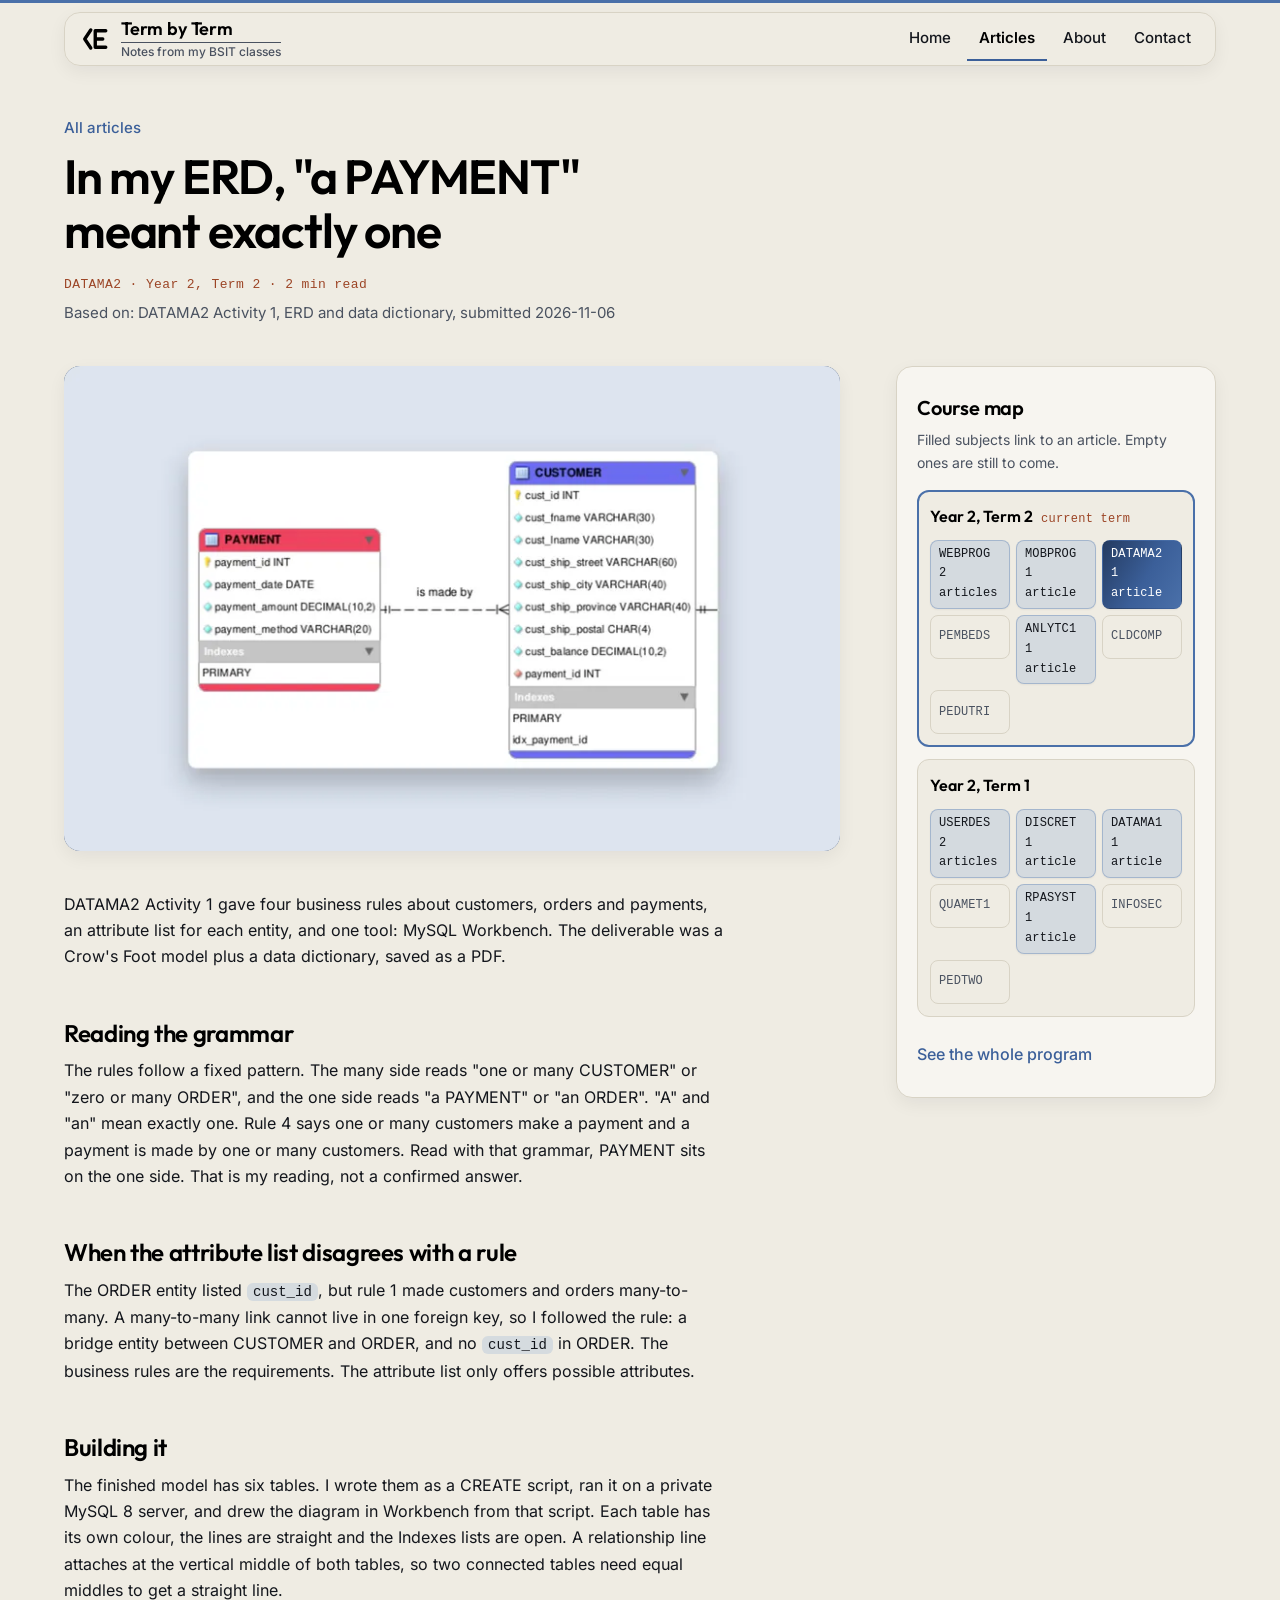
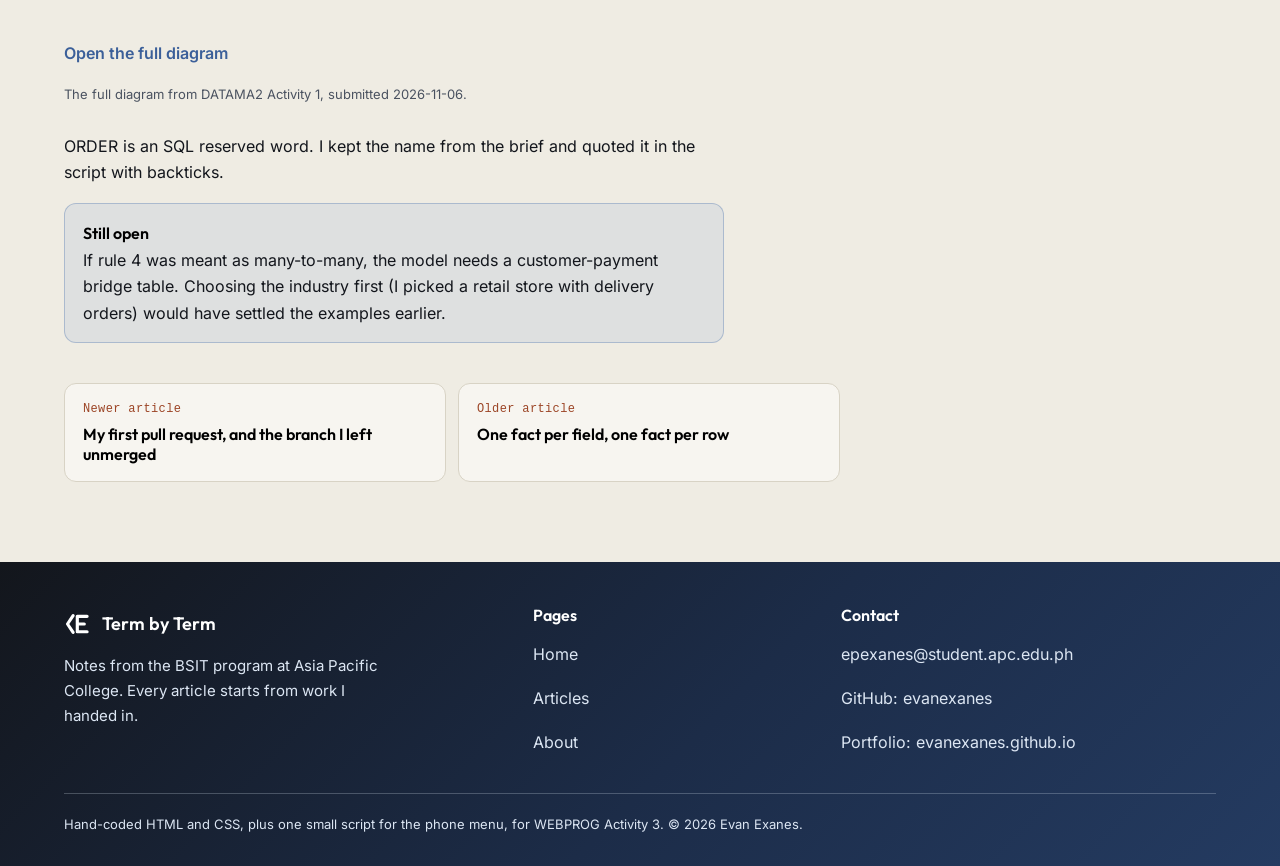
==== a-payment-means-exactly-one.html @ c75f14bb "Term by Term: WEBPROG Activity 3 blog (CSS Grid, mobile layout, phone menu) Co-Authored-By: Claude S" ====
<!doctype html>
<html lang="en">
<head>
<meta charset="utf-8">
<meta name="viewport" content="width=device-width, initial-scale=1">
<title>In my ERD, &quot;a PAYMENT&quot; meant exactly one | Term by Term</title>
<meta name="description" content="Reading four business rules the way the instructor writes them gave me a bridge table, six tables and one open question.">
<link rel="icon" href="images/logo-mark.svg" type="image/svg+xml">
<link rel="stylesheet" href="style.css">
<script>document.documentElement.classList.add("js")</script>
<script src="menu.js" defer></script>
</head>
<body>
<a class="skip-link" href="#main">Skip to the content</a>
<header class="site-header">
  <div class="header-inner">
    <a class="wordmark" href="index.html"><svg class="logo-mark" viewBox="0 0 40 40" aria-hidden="true" focusable="false"><path d="M13 8 L5 20 L13 32"/><path d="M19 9h14M19 20h10M19 31h14M19 9v22"/></svg>
      <span class="wordmark-text"><span class="wordmark-name">Term by Term</span><span class="wordmark-sub">Notes from my BSIT classes</span></span>
    </a>
    <nav class="site-nav" aria-label="Main">
      <a href="index.html">Home</a>
      <a href="articles.html" aria-current="page">Articles</a>
      <a href="about.html">About</a>
      <a href="about.html#contact">Contact</a>
    </nav>
    <button class="nav-toggle" id="nav-toggle" type="button" aria-expanded="false" aria-controls="site-drawer" aria-label="Open menu">
      <span class="bar"></span><span class="bar"></span><span class="bar"></span>
    </button>
  </div>
</header>
<div class="drawer-shade" id="drawer-shade" hidden></div>
<div class="site-drawer" id="site-drawer" role="dialog" aria-modal="true" aria-label="Menu" hidden>
  <div class="drawer-top">
    <a class="wordmark drawer-wordmark" href="index.html"><svg class="logo-mark" viewBox="0 0 40 40" aria-hidden="true" focusable="false"><path d="M13 8 L5 20 L13 32"/><path d="M19 9h14M19 20h10M19 31h14M19 9v22"/></svg>
      <span class="wordmark-text"><span class="wordmark-name">Term by Term</span><span class="wordmark-sub">Notes from my BSIT classes</span></span>
    </a>
    <button class="drawer-close" type="button" aria-label="Close menu" data-drawer-close>
      <svg viewBox="0 0 24 24" fill="none" stroke="currentColor" stroke-width="2" stroke-linecap="round" aria-hidden="true" focusable="false"><path d="M6 6l12 12M18 6L6 18"/></svg>
    </button>
  </div>
  <nav class="drawer-nav" aria-label="Main">
    <a href="index.html">Home</a>
    <a href="articles.html" aria-current="page">Articles</a>
    <a href="about.html">About</a>
    <a href="about.html#contact">Contact</a>
  </nav>
</div>
<main id="main">
<div class="container">
  <div class="article-layout">
    <header class="article-head">
      <a class="crumb" href="articles.html">All articles</a>
      <h1 class="article-title">In my ERD, &quot;a PAYMENT&quot; meant exactly one</h1>
      <p class="article-meta">DATAMA2 &middot; Year 2, Term 2 &middot; 2 min read</p>
      <p class="article-source">Based on: DATAMA2 Activity 1, ERD and data dictionary, submitted 2026-11-06</p>
    </header>
    <div class="article-cover"><img src="images/cover-a-payment-means-exactly-one-800.webp" srcset="images/cover-a-payment-means-exactly-one-400.webp 400w, images/cover-a-payment-means-exactly-one-800.webp 800w" sizes="(min-width: 60em) 44rem, 100vw" width="800" height="500" alt="Detail of my DATAMA2 entity relationship diagram showing the PAYMENT and CUSTOMER tables" decoding="async"></div>
    <article class="article-body prose">
<p>DATAMA2 Activity 1 gave four business rules about customers, orders and payments, an attribute list for each entity, and one tool: MySQL Workbench. The deliverable was a Crow&#x27;s Foot model plus a data dictionary, saved as a PDF.</p>
<h2>Reading the grammar</h2>
<p>The rules follow a fixed pattern. The many side reads &quot;one or many CUSTOMER&quot; or &quot;zero or many ORDER&quot;, and the one side reads &quot;a PAYMENT&quot; or &quot;an ORDER&quot;. &quot;A&quot; and &quot;an&quot; mean exactly one. Rule 4 says one or many customers make a payment and a payment is made by one or many customers. Read with that grammar, PAYMENT sits on the one side. That is my reading, not a confirmed answer.</p>
<h2>When the attribute list disagrees with a rule</h2>
<p>The ORDER entity listed <code>cust_id</code>, but rule 1 made customers and orders many-to-many. A many-to-many link cannot live in one foreign key, so I followed the rule: a bridge entity between CUSTOMER and ORDER, and no <code>cust_id</code> in ORDER. The business rules are the requirements. The attribute list only offers possible attributes.</p>
<h2>Building it</h2>
<p>The finished model has six tables. I wrote them as a CREATE script, ran it on a private MySQL 8 server, and drew the diagram in Workbench from that script. Each table has its own colour, the lines are straight and the Indexes lists are open. A relationship line attaches at the vertical middle of both tables, so two connected tables need equal middles to get a straight line.</p>
<figure class="figure"><details class="figure-details"><summary>Open the full diagram</summary><img src="images/fig-a-payment-means-exactly-one-1-912.webp" srcset="images/fig-a-payment-means-exactly-one-1-720.webp 720w, images/fig-a-payment-means-exactly-one-1-912.webp 912w" sizes="(min-width: 60em) 44rem, 100vw" width="912" height="608" alt="The full DATAMA2 Activity 1 entity relationship diagram, with six tables in different colours" loading="lazy" decoding="async"></details><figcaption>The full diagram from DATAMA2 Activity 1, submitted 2026-11-06.</figcaption></figure>
<p>ORDER is an SQL reserved word. I kept the name from the brief and quoted it in the script with backticks.</p>
<aside class="note"><p class="note-title">Still open</p><p>If rule 4 was meant as many-to-many, the model needs a customer-payment bridge table. Choosing the industry first (I picked a retail store with delivery orders) would have settled the examples earlier.</p></aside>
    </article>
    <nav class="article-pager" aria-label="More articles"><div class="pager"><a class="pager-link" href="first-pull-request.html"><span class="pager-dir">Newer article</span><span class="pager-title">My first pull request, and the branch I left unmerged</span></a><a class="pager-link" href="one-fact-per-field.html"><span class="pager-dir">Older article</span><span class="pager-title">One fact per field, one fact per row</span></a></div></nav>
    <aside class="map" aria-labelledby="map-title-article">
  <h2 class="map-title" id="map-title-article">Course map</h2>
  <p class="map-lede">Filled subjects link to an article. Empty ones are still to come.</p>
  <ol class="terms"><li class="term is-current"><h3 class="term-name"><span>Year 2, Term 2</span><span class="term-state">current term</span></h3><ul class="tiles"><li><a class="tile" href="articles.html#subject-webprog"><span>WEBPROG</span><span class="tile-count">2 articles</span></a></li><li><a class="tile" href="articles.html#subject-mobprog"><span>MOBPROG</span><span class="tile-count">1 article</span></a></li><li><a class="tile" href="articles.html#subject-datama2" aria-current="true"><span>DATAMA2</span><span class="tile-count">1 article</span></a></li><li><span class="tile">PEMBEDS</span></li><li><a class="tile" href="articles.html#subject-anlytc1"><span>ANLYTC1</span><span class="tile-count">1 article</span></a></li><li><span class="tile">CLDCOMP</span></li><li><span class="tile">PEDUTRI</span></li></ul></li><li class="term"><h3 class="term-name"><span>Year 2, Term 1</span></h3><ul class="tiles"><li><a class="tile" href="articles.html#subject-userdes"><span>USERDES</span><span class="tile-count">2 articles</span></a></li><li><a class="tile" href="articles.html#subject-discret"><span>DISCRET</span><span class="tile-count">1 article</span></a></li><li><a class="tile" href="articles.html#subject-datama1"><span>DATAMA1</span><span class="tile-count">1 article</span></a></li><li><span class="tile">QUAMET1</span></li><li><a class="tile" href="articles.html#subject-rpasyst"><span>RPASYST</span><span class="tile-count">1 article</span></a></li><li><span class="tile">INFOSEC</span></li><li><span class="tile">PEDTWO</span></li></ul></li></ol>
  <p class="map-more"><a href="about.html#program-title">See the whole program</a></p>
</aside>
  </div>
</div>
</main>
<footer class="site-footer">
  <div class="container">
    <div class="footer-columns">
      <div>
        <a class="footer-brand" href="index.html"><svg class="logo-mark" viewBox="0 0 40 40" aria-hidden="true" focusable="false"><path d="M13 8 L5 20 L13 32"/><path d="M19 9h14M19 20h10M19 31h14M19 9v22"/></svg><span>Term by Term</span></a>
        <p class="footer-blurb">Notes from the BSIT program at Asia Pacific College. Every article starts from work I handed in.</p>
      </div>
      <div>
        <h2 class="footer-heading">Pages</h2>
        <ul class="footer-links">
          <li><a href="index.html">Home</a></li>
          <li><a href="articles.html">Articles</a></li>
          <li><a href="about.html">About</a></li>
        </ul>
      </div>
      <div>
        <h2 class="footer-heading">Contact</h2>
        <ul class="footer-links">
          <li><a href="mailto:epexanes@student.apc.edu.ph">epexanes@student.apc.edu.ph</a></li>
          <li><a href="https://github.com/evanexanes">GitHub: evanexanes</a></li>
          <li><a href="https://evanexanes.github.io/">Portfolio: evanexanes.github.io</a></li>
        </ul>
      </div>
    </div>
    <p class="footer-base">Hand-coded HTML and CSS, plus one small script for the phone menu, for WEBPROG Activity 3. &copy; 2026 Evan Exanes.</p>
  </div>
</footer>
</body>
</html>
---- style.css ----
/* ==========================================================================
   Term by Term: WEBPROG Activity 3 (CSS - Grid and Mobile)
   Evan Exanes, BSIT IT252, Asia Pacific College

   One external stylesheet. Mobile-first: the base rules are the phone layout,
   and two media queries add the wider ones (40em = 640 px, 60em = 960 px).
   CSS Grid carries every page layout; Flexbox is used only for small rows
   (the header, buttons, chips).

   Design system: Evan's live portfolio (evanexanes.github.io), read from its
   real styles.css. Tokens, type, hairline rules, radii and the denim gradient
   come from there. The light and dark palettes below are its WCAG-AA verified
   set; dark follows the visitor's system setting, so no JavaScript is needed.
   ========================================================================== */

@font-face {
  font-family: 'Inter'; font-style: normal; font-weight: 400 600; font-display: swap;
  src: url(fonts/inter-latin.woff2) format('woff2');
}
@font-face {
  font-family: 'Outfit'; font-style: normal; font-weight: 400 700; font-display: swap;
  src: url(fonts/outfit-latin.woff2) format('woff2');
}

:root {
  color-scheme: light dark;

  /* Surfaces */
  --bone:        #EFECE3;   /* page canvas */
  --card:        #F7F5F0;   /* raised surface */
  --rule:        #D8D3C5;   /* decorative hairlines (carry no information) */
  --rule-strong: #B9B2A0;
  --border-ui:   #827D70;   /* control boundaries: 3.47:1 on bone */

  /* Ink */
  --black:       #000000;   /* display headings */
  --ink:         #13161C;   /* body text, 15.34:1 */
  --slate:       #4A5260;   /* captions, metadata, 6.67:1 */

  /* Accents */
  --denim-brand: #4A70A9;   /* structural blue: fills, borders, focus rings. 4.25:1, never body text */
  --denim:       #3B5F99;   /* the same blue one step darker so it can carry text, 5.42:1 */
  --denim-dark:  #2F4C7C;   /* link hover */
  --clay:        #9C4526;   /* labels, 5.40:1 */
  --soft-blue:   #8FABD4;   /* fills only, 1.99:1 */

  --header-bg:   rgba(239, 236, 227, 0.92);
  --code-bg:     #13161C;
  --code-fg:     #EFECE3;

  --grad-brand:  linear-gradient(120deg, #243B61 0%, #3B5F99 55%, #4A70A9 100%);
  --grad-footer: linear-gradient(135deg, #13161C 0%, #1C2C48 55%, #243B61 100%);
  --shadow-xs:    0 1px 2px rgba(19, 22, 28, 0.05);
  --shadow-float: 0 6px 18px rgba(19, 22, 28, 0.06);
  --shadow-lift:  0 10px 24px rgba(19, 22, 28, 0.12);

  --font-display: 'Outfit', ui-sans-serif, system-ui, -apple-system, 'Segoe UI', sans-serif;
  --font-body:    'Inter', ui-sans-serif, system-ui, -apple-system, 'Segoe UI', sans-serif;
  --font-mono:    ui-monospace, 'SF Mono', 'Cascadia Mono', 'Roboto Mono', Menlo, monospace;

  --gutter: 16px;
  --maxw: 1200px;
  --tap: 44px;
  --radius: 12px;
  --radius-sm: 8px;
  --radius-lg: 16px;
  --t-fast: 130ms ease;
}

@media (prefers-color-scheme: dark) {
  :root {
    --bone:        #12151B;
    --card:        #1A1F28;
    --rule:        #2A303B;
    --rule-strong: #3D4555;
    --border-ui:   #7A8496;
    --black:       #FFFFFF;
    --ink:         #EFECE3;
    --slate:       #A9B2C0;
    --denim:       #8FABD4;
    --denim-dark:  #B4C8E6;
    --clay:        #E0906B;
    --header-bg:   rgba(18, 21, 27, 0.92);
    --code-bg:     #0B0D11;
    --shadow-xs:    0 1px 2px rgba(0, 0, 0, 0.35);
    --shadow-float: 0 6px 18px rgba(0, 0, 0, 0.30);
    --shadow-lift:  0 10px 24px rgba(0, 0, 0, 0.35);
  }
}

/* ------------------------------------------------------------------ base */
*, *::before, *::after { box-sizing: border-box; margin: 0; padding: 0; }

html { font-size: 16px; scroll-padding-top: 100px; }
@media (prefers-reduced-motion: no-preference) { html { scroll-behavior: smooth; } }

body {
  background: var(--bone);
  color: var(--ink);
  font-family: var(--font-body);
  font-size: 1rem;
  line-height: 1.65;
  -webkit-font-smoothing: antialiased;
  text-rendering: optimizeLegibility;
  /* A grid with three rows (header, content, footer) keeps the footer at the
     bottom of short pages without a height hack. */
  min-height: 100vh;
  display: grid;
  grid-template-rows: auto 1fr auto;
}

a { color: var(--denim); text-decoration: none; }
a:hover { color: var(--denim-dark); text-decoration: underline; text-underline-offset: 3px; }

a:focus-visible, [tabindex]:focus-visible {
  outline: 3px solid var(--denim-brand);
  outline-offset: 2px;
  border-radius: var(--radius-sm);
}

img { max-width: 100%; display: block; }
ul, ol { list-style: none; }

.container {
  width: 100%;
  max-width: var(--maxw);
  margin-inline: auto;
  padding-inline: var(--gutter);
}

.skip-link {
  position: absolute; left: -9999px; top: 0; z-index: 999;
  background: var(--black); color: var(--bone);
  padding: 14px 20px; font-weight: 600;
}
.skip-link:focus { left: 0; text-decoration: none; }

.visually-hidden {
  position: absolute; width: 1px; height: 1px;
  margin: -1px; padding: 0; border: 0;
  clip-path: inset(50%); overflow: hidden; white-space: nowrap;
}

/* ---------------------------------------------------------------- header */
.site-header { padding: 12px var(--gutter) 0; }
.header-inner {
  display: flex; flex-wrap: wrap; align-items: center; justify-content: space-between;
  gap: 0 16px;
  width: 100%; max-width: calc(var(--maxw) - 2 * var(--gutter));
  margin-inline: auto;
  padding: 4px 12px 4px 16px;
  background-color: var(--header-bg);
  backdrop-filter: blur(10px);
  border: 1px solid var(--rule);
  border-radius: var(--radius-lg);
  box-shadow: var(--shadow-float);
}

.wordmark {
  display: inline-flex; align-items: center; gap: 10px;
  min-height: var(--tap);
  color: var(--black);
}
.wordmark:hover { color: var(--black); text-decoration: none; }
.logo-mark {
  width: 30px; height: 30px; flex: none;
  fill: none; stroke: currentColor; stroke-width: 4.5;
  stroke-linecap: round; stroke-linejoin: round;
}
.wordmark-text { display: flex; flex-direction: column; line-height: 1; }
.wordmark-name {
  font-family: var(--font-display);
  font-size: 1.125rem; font-weight: 600; letter-spacing: -0.01em;
  white-space: nowrap;
}
.wordmark-sub {
  margin-top: 4px; padding-top: 3px; border-top: 1px solid currentColor;
  font-size: 0.75rem; font-weight: 500;
  color: var(--slate); white-space: nowrap;
}

.site-nav { display: flex; flex-wrap: wrap; gap: 0 4px; }
.site-nav a {
  display: inline-flex; align-items: center;
  min-height: var(--tap); padding: 0 12px;
  color: var(--ink);
  font-size: 0.9375rem; font-weight: 500;
  border-bottom: 2px solid transparent;
  transition: border-color var(--t-fast), color var(--t-fast);
}
.site-nav a:hover { color: var(--black); text-decoration: none; border-bottom-color: var(--rule-strong); }
.site-nav a[aria-current] { color: var(--black); font-weight: 600; border-bottom-color: var(--denim); }

/* Phone menu. Same pattern as the portfolio: an icon-only hamburger in the bar, a drawer from the
   right over a dimmed page. It only takes over when menu.js has run (html.js); without the script
   the four links stay in the header. */
.nav-toggle {
  display: none; flex: none;
  width: var(--tap); height: var(--tap);
  background: none; border: 1px solid var(--border-ui); border-radius: var(--radius);
  cursor: pointer; align-items: center; justify-content: center; flex-direction: column; gap: 5px;
}
.nav-toggle .bar { display: block; width: 20px; height: 2px; background: var(--ink); transition: transform var(--t-fast), opacity var(--t-fast); }
.nav-toggle[aria-expanded="true"] .bar:nth-child(1) { transform: translateY(7px) rotate(45deg); }
.nav-toggle[aria-expanded="true"] .bar:nth-child(2) { opacity: 0; }
.nav-toggle[aria-expanded="true"] .bar:nth-child(3) { transform: translateY(-7px) rotate(-45deg); }
.nav-toggle:hover { border-color: var(--denim); }
.nav-toggle:focus-visible, .drawer-close:focus-visible { outline: 3px solid var(--denim-brand); outline-offset: 2px; }

html.drawer-open { overflow: hidden; scrollbar-gutter: stable; }
.drawer-shade {
  position: fixed; inset: 0; z-index: 190;
  background: rgba(19, 22, 28, 0.5);
  opacity: 0; transition: opacity 260ms ease;
}
.drawer-shade.is-open { opacity: 1; }
.site-drawer {
  position: fixed; top: 0; right: 0; bottom: 0; z-index: 200;
  width: min(84vw, 360px);
  display: flex; flex-direction: column; gap: 8px;
  padding: 14px 18px 20px;
  background-color: #243B61; background-image: var(--grad-footer);
  color: #FFFFFF; overflow-y: auto;
  transform: translateX(100%); transition: transform 260ms ease;
}
.site-drawer.is-open { transform: none; }
.site-drawer[hidden], .drawer-shade[hidden] { display: none; }
.site-drawer :focus-visible { outline: 3px solid #FFFFFF; outline-offset: 2px; }
.drawer-top { display: flex; align-items: center; justify-content: space-between; gap: 12px; margin-bottom: 12px; }
.site-drawer .wordmark, .site-drawer .wordmark:hover, .site-drawer .wordmark-sub { color: #FFFFFF; }
.drawer-close {
  width: var(--tap); height: var(--tap); flex: none;
  display: inline-flex; align-items: center; justify-content: center;
  background: none; color: #FFFFFF; cursor: pointer;
  border: 1px solid rgba(255, 255, 255, 0.55); border-radius: var(--radius);
}
.drawer-close svg { width: 20px; height: 20px; }
.drawer-nav { display: flex; flex-direction: column; }
.drawer-nav a {
  display: flex; align-items: center; min-height: 52px;
  font-family: var(--font-display); font-size: 1.125rem; font-weight: 600; color: #FFFFFF;
  border-bottom: 1px solid rgba(255, 255, 255, 0.12);
  border-left: 2px solid transparent;
}
.drawer-nav a:hover { color: #FFFFFF; text-decoration: none; }
.drawer-nav a[aria-current] { color: #8FABD4; border-left-color: #8FABD4; padding-left: 12px; }

@media (max-width: 39.99em) {
  .js .site-nav { display: none; }
  .js .nav-toggle { display: flex; margin-left: auto; }
}
/* Below 22em the long tagline would push the hamburger onto a second row, so the name stands alone. */
@media (max-width: 21.99em) {
  .site-header .wordmark-sub, .site-drawer .wordmark-sub { display: none; }
}
@media (min-width: 40em) {
  .site-drawer, .drawer-shade { display: none; }
}
@media (prefers-reduced-motion: reduce) {
  .site-drawer, .drawer-shade, .nav-toggle .bar { transition: none; }
}

/* --------------------------------------------------------------- buttons */
.btn {
  display: inline-flex; align-items: center; justify-content: center;
  min-height: var(--tap); padding: 8px 22px;
  font-family: var(--font-body); font-size: 0.9375rem; font-weight: 600; line-height: 1.3;
  text-align: center;
  border: 1px solid transparent; border-radius: var(--radius);
  transition: background-color var(--t-fast), color var(--t-fast), border-color var(--t-fast);
}
.btn:hover { text-decoration: none; }
.btn-primary {
  background-color: #4A70A9; background-image: var(--grad-brand); color: #FFFFFF;
  box-shadow: 0 2px 6px rgba(36, 59, 97, 0.20), 0 1px 2px rgba(36, 59, 97, 0.12);
}
.btn-primary:hover { color: #FFFFFF; }
.btn-secondary {
  background: transparent; color: var(--denim);
  border: 1.5px solid var(--denim-brand);
  box-shadow: var(--shadow-xs);
}
.btn-secondary:hover {
  background-color: color-mix(in srgb, var(--soft-blue) 18%, transparent);
  color: var(--denim-dark); border-color: var(--denim-dark);
}

/* ------------------------------------------------------------------ hero */
/* Home. One column on a phone; at 60em a 12-column grid puts the headline on
   7 columns and the course map on 5. */
.hero { display: grid; gap: 40px; padding-block: 40px 48px; }
.hero-title {
  font-family: var(--font-display);
  font-size: clamp(2.125rem, 7vw, 3.5rem);
  line-height: 1.1; letter-spacing: -0.025em; font-weight: 600;
  color: var(--black);
  max-width: 16ch;
  text-wrap: balance;
}
.hero-kicker { margin-bottom: 16px; max-width: none; text-wrap: balance; font-size: 0.9375rem; color: var(--slate); }
.hero-support { margin-top: 24px; max-width: 52ch; font-size: 1.0625rem; color: var(--slate); }
.hero-actions { margin-top: 32px; display: flex; flex-wrap: wrap; gap: 12px; }
.hero-note { margin-top: 12px; font-size: 0.875rem; color: var(--slate); }

/* ----------------------------------------------------------- section head */
.section-head { margin-bottom: 24px; }
.section-title {
  font-family: var(--font-display);
  font-size: clamp(1.5rem, 3.4vw, 2rem);
  line-height: 1.2; letter-spacing: -0.02em; font-weight: 600;
  color: var(--black);
}
.section-note { margin-top: 8px; max-width: 58ch; color: var(--slate); }

.band { padding-block: 40px 56px; border-top: 1px solid var(--rule); }

/* ------------------------------------------------------------- course map */
/* The identity motif. Terms are cards, subjects are tiles (both Grid). Subjects
   that have an article are filled links. Only terms with an article appear in
   the aside; the About page holds the whole program. */
.map {
  background: var(--card);
  border: 1px solid var(--rule);
  border-radius: var(--radius-lg);
  box-shadow: var(--shadow-float);
  padding: 20px 16px 16px;
  min-width: 0;
}
.map-title {
  font-family: var(--font-display);
  font-size: 1.25rem; font-weight: 600; letter-spacing: -0.01em; color: var(--black);
}
.map-lede { margin-top: 4px; font-size: 0.875rem; color: var(--slate); }
.map-more { margin-top: 16px; }
.map-more a { display: inline-flex; align-items: center; min-height: var(--tap); font-weight: 500; }

/* One column on a phone, two terms side by side once there is room, stacked
   again in the narrow desktop aside. No sideways strip at any width. */
.terms {
  margin-top: 16px;
  display: grid;
  grid-template-columns: repeat(auto-fit, minmax(min(100%, 16rem), 1fr));
  gap: 12px;
}
.term {
  border: 1px solid var(--rule);
  border-radius: var(--radius);
  padding: 12px;
  background: var(--bone);
  min-width: 0;
}
.term.is-current { border: 2px solid var(--denim-brand); padding: 11px; }
.term-name {
  font-family: var(--font-display);
  font-size: 1rem; font-weight: 600; color: var(--black);
  display: flex; flex-wrap: wrap; align-items: baseline; gap: 0 8px;
}
.term-state { font-family: var(--font-mono); font-size: 0.75rem; font-weight: 400; letter-spacing: 0.02em; color: var(--clay); }
.tiles {
  margin-top: 10px;
  display: grid;
  grid-template-columns: repeat(auto-fill, minmax(5.5rem, 1fr));
  gap: 6px;
}
.tile {
  display: grid; align-content: center; justify-items: start;
  min-height: var(--tap); padding: 4px 8px;
  border: 1px solid var(--rule);
  border-radius: var(--radius-sm);
  font-family: var(--font-mono); font-size: 0.75rem; letter-spacing: 0.01em;
  color: var(--slate);
  overflow-wrap: anywhere;
}
a.tile {
  color: var(--ink);
  background: rgba(143, 171, 212, 0.28);
  background: color-mix(in srgb, var(--soft-blue) 28%, transparent);
  border-color: rgba(74, 112, 169, 0.34);
  border-color: color-mix(in srgb, var(--denim-brand) 34%, transparent);
  box-shadow: var(--shadow-xs);
  transition: background-color var(--t-fast), border-color var(--t-fast);
}
a.tile:hover { text-decoration: none; color: var(--black); border-color: var(--denim-brand); background: color-mix(in srgb, var(--soft-blue) 42%, transparent); }
a.tile[aria-current] { background-color: #4A70A9; background-image: var(--grad-brand); color: #FFFFFF; border-color: transparent; }
.tile-count { font-size: 0.75rem; color: var(--slate); }
a.tile .tile-count { color: var(--ink); }
a.tile[aria-current] .tile-count { color: #FFFFFF; }
.tile-name { font-family: var(--font-body); font-size: 0.75rem; line-height: 1.3; margin-top: 2px; }

/* ----------------------------------------------------------------- cards */
.card-grid {
  display: grid;
  grid-template-columns: repeat(auto-fill, minmax(min(100%, 16rem), 1fr));
  grid-auto-flow: dense;
  gap: 16px;
}
.card {
  position: relative;
  display: grid; align-content: start; gap: 0;
  background: var(--card);
  border: 1px solid var(--rule);
  border-radius: var(--radius-lg);
  box-shadow: var(--shadow-xs);
  min-width: 0;
  transition: box-shadow var(--t-fast), border-color var(--t-fast);
}
.card-body { display: grid; align-content: start; gap: 8px; padding: 20px; }
.card:hover { box-shadow: var(--shadow-lift); border-color: var(--rule-strong); }
.card:focus-within { outline: 3px solid var(--denim-brand); outline-offset: 2px; }
.card-meta {
  font-family: var(--font-mono); font-size: 0.75rem; letter-spacing: 0.04em; color: var(--clay);
}
.card-title {
  font-family: var(--font-display);
  font-size: 1.3125rem; line-height: 1.25; font-weight: 600; letter-spacing: -0.01em;
  color: var(--black);
  text-wrap: balance;
}
/* The whole card is the target, but only the title is the link. */
.card-title a { color: inherit; }
.card-title a:hover { color: inherit; text-decoration: none; }
.card-title a::after { content: ''; position: absolute; inset: 0; border-radius: var(--radius-lg); }
.card-title a:focus-visible { outline: none; }
.card-summary { color: var(--slate); max-width: 60ch; }
.card-foot { margin-top: 4px; font-size: 0.8125rem; color: var(--slate); }

.card-grid--home { grid-template-columns: minmax(0, 1fr); }

.card--feature {
  background-color: #4A70A9; background-image: var(--grad-brand);
  border-color: transparent;
  color: #FFFFFF;
}
.card--feature .card-body { padding: 28px 24px; }
.card--feature .card-meta { color: #FFFFFF; }
.card--feature .card-title { color: #FFFFFF; font-size: clamp(1.75rem, 4.6vw, 2.5rem); line-height: 1.12; letter-spacing: -0.02em; }
.card--feature .card-summary, .card--feature .card-foot { color: #FFFFFF; }
.card--feature .card-summary { font-size: 1.0625rem; }
.card--feature:hover { border-color: transparent; }

.feature-grid { display: grid; gap: 16px; }

/* --------------------------------------------------------- articles page */
.page-head { padding-block: 40px 8px; }
.page-title {
  font-family: var(--font-display);
  font-size: clamp(2rem, 6vw, 3rem);
  line-height: 1.1; letter-spacing: -0.025em; font-weight: 600;
  color: var(--black);
  max-width: 18ch; text-wrap: balance;
}
.page-lede { margin-top: 16px; max-width: 58ch; font-size: 1.0625rem; color: var(--slate); }

.term-block {
  display: grid; gap: 20px;
  padding-block: 32px 40px;
  border-top: 1px solid var(--rule);
}
.term-block:last-of-type { padding-bottom: 64px; }
.term-label {
  font-family: var(--font-display);
  font-size: 1.5rem; font-weight: 600; letter-spacing: -0.015em; color: var(--black);
  line-height: 1.2;
}
.term-label .term-year { display: block; font-family: var(--font-mono); font-size: 0.75rem; font-weight: 400; letter-spacing: 0.04em; color: var(--clay); margin-bottom: 4px; }
.term-count { display: block; margin-top: 6px; font-family: var(--font-body); font-size: 0.875rem; font-weight: 400; letter-spacing: 0; color: var(--slate); }

/* --------------------------------------------------------------- article */
.article-layout {
  display: grid;
  grid-template-columns: minmax(0, 1fr);
  grid-template-areas: "head" "cover" "body" "pager" "aside";
  gap: 32px;
  padding-block: 32px 64px;
}
.article-head  { grid-area: head; }
.article-cover { grid-area: cover; }
.article-body  { grid-area: body; min-width: 0; }
.article-pager { grid-area: pager; }
.article-layout > .map { grid-area: aside; }

.crumb { display: inline-flex; align-items: center; min-height: var(--tap); font-size: 0.9375rem; font-weight: 500; }
.article-title {
  font-family: var(--font-display);
  font-size: clamp(1.875rem, 6vw, 3rem);
  line-height: 1.12; letter-spacing: -0.025em; font-weight: 600;
  color: var(--black);
  max-width: 22ch; text-wrap: balance;
}
.article-meta { margin-top: 16px; font-family: var(--font-mono); font-size: 0.8125rem; letter-spacing: 0.03em; color: var(--clay); }
.article-source { margin-top: 6px; font-size: 0.9375rem; color: var(--slate); max-width: 62ch; }

.prose { max-width: 66ch; }
.prose > * + * { margin-top: 1.1em; }
.prose h2 {
  margin-top: 2em;
  font-family: var(--font-display);
  font-size: 1.5rem; line-height: 1.25; font-weight: 600; letter-spacing: -0.015em; color: var(--black);
}
.prose h2 + * { margin-top: 0.6em; }
.prose p, .prose li { overflow-wrap: break-word; }
.prose ul { display: grid; gap: 0.5em; padding-left: 1.25em; list-style: disc; }
.prose ul li::marker { color: var(--denim-brand); }
.prose strong { font-weight: 600; color: var(--black); }
.prose code {
  font-family: var(--font-mono); font-size: 0.875em;
  background: color-mix(in srgb, var(--soft-blue) 28%, transparent);
  border-radius: 6px; padding: 1px 6px;
  overflow-wrap: anywhere;
}
.prose pre {
  background: var(--code-bg); color: var(--code-fg);
  border-radius: var(--radius); padding: 16px;
  overflow-x: auto;
  font-family: var(--font-mono); font-size: 0.8125rem; line-height: 1.6;
}
.prose pre code { background: none; padding: 0; font-size: inherit; overflow-wrap: normal; }

.note {
  padding: 16px 18px;
  background: color-mix(in srgb, var(--soft-blue) 18%, transparent);
  border: 1px solid color-mix(in srgb, var(--denim-brand) 34%, transparent);
  border-radius: var(--radius);
}
.note-title { font-family: var(--font-display); font-weight: 600; color: var(--black); }

/* Tables read as stacked label/value blocks on a phone, as a real table from 40em. */
.data-table { width: 100%; border-collapse: collapse; font-size: 0.9375rem; }
.data-table thead { position: absolute; width: 1px; height: 1px; overflow: hidden; clip-path: inset(50%); }
.data-table tr { display: grid; gap: 4px; padding: 12px 0; border-bottom: 1px solid var(--rule); }
.data-table tr:first-child { border-top: 1px solid var(--rule); }
.data-table td { display: block; min-width: 0; overflow-wrap: break-word; }
.data-table td::before {
  content: attr(data-label); display: block;
  font-family: var(--font-mono); font-size: 0.6875rem; letter-spacing: 0.03em; color: var(--slate);
}
.data-table td:first-child { font-weight: 600; color: var(--black); }

.pager { display: grid; gap: 12px; grid-template-columns: repeat(auto-fit, minmax(min(100%, 14rem), 1fr)); }
.pager-link {
  position: relative;
  display: grid; gap: 4px; align-content: start;
  padding: 16px 18px;
  background: var(--card);
  border: 1px solid var(--rule);
  border-radius: var(--radius);
  color: var(--ink);
  min-height: var(--tap);
}
.pager-link:hover { text-decoration: none; border-color: var(--denim-brand); color: var(--ink); }
.pager-dir { font-family: var(--font-mono); font-size: 0.75rem; letter-spacing: 0.03em; color: var(--clay); }
.pager-title { font-family: var(--font-display); font-weight: 600; color: var(--black); line-height: 1.3; }

/* ----------------------------------------------------------------- about */
.about-grid { display: grid; gap: 32px; padding-block: 32px 48px; }
.about-copy { max-width: 62ch; }
.about-copy > * + * { margin-top: 1em; }
.about-copy h2 {
  margin-top: 1.6em;
  font-family: var(--font-display); font-size: 1.5rem; line-height: 1.25; font-weight: 600; letter-spacing: -0.015em; color: var(--black);
}
.about-side { display: grid; gap: 16px; align-content: start; }
.portrait { border-radius: var(--radius-lg); width: 100%; max-width: 20rem; height: auto; aspect-ratio: 4 / 5; align-self: start; object-fit: cover; object-position: center top; background: var(--card); box-shadow: var(--shadow-float); }
.contact-card { display: grid; background: var(--card); border: 1px solid var(--rule); border-radius: var(--radius-lg); padding: 8px 20px; box-shadow: var(--shadow-xs); }
.contact-card h2 { font-family: var(--font-display); font-size: 1.125rem; font-weight: 600; color: var(--black); padding-block: 12px 4px; }
.contact-row { display: grid; gap: 0; padding-block: 10px; border-top: 1px solid var(--rule); min-width: 0; }
.contact-row:first-of-type { border-top: 0; }
.contact-label { font-family: var(--font-mono); font-size: 0.75rem; letter-spacing: 0.03em; color: var(--slate); }
.contact-row a { display: inline-flex; align-items: center; min-height: var(--tap); overflow-wrap: anywhere; font-weight: 500; }

.full-map { padding-block: 40px 64px; border-top: 1px solid var(--rule); }
.year-grid { display: grid; gap: 16px; }
.year-block { border-top: 1px solid var(--rule); padding-top: 4px; }
.year-block > summary {
  display: flex; flex-wrap: wrap; align-items: center; gap: 0 14px;
  min-height: var(--tap); padding-block: 8px; padding-right: 36px;
  cursor: pointer; list-style: none; position: relative;
}
.year-block > summary::-webkit-details-marker { display: none; }
.year-block > summary::after {
  content: ""; position: absolute; right: 12px; top: 50%;
  width: 8px; height: 8px; margin-top: -6px;
  border-right: 2px solid var(--slate); border-bottom: 2px solid var(--slate);
  transform: rotate(45deg);
}
.year-block[open] > summary::after { margin-top: -2px; transform: rotate(-135deg); }
.year-block .year-terms { margin-top: 8px; padding-bottom: 8px; }
.year-tally { font-family: var(--font-body); font-size: 0.875rem; color: var(--slate); }
.year-title { font-family: var(--font-display); font-size: 1.25rem; font-weight: 600; color: var(--black); display: flex; flex-wrap: wrap; align-items: baseline; gap: 0 10px; }
.year-note { font-family: var(--font-body); font-size: 0.875rem; font-weight: 400; color: var(--slate); }
.year-terms { display: grid; gap: 12px; grid-template-columns: repeat(auto-fill, minmax(min(100%, 17rem), 1fr)); }
.full-map .term { background: var(--card); }
.full-map .tiles { grid-template-columns: repeat(auto-fill, minmax(8rem, 1fr)); }
.full-map .term.is-ahead { background: transparent; border-style: dashed; }
/* A subject with a note spans the whole row so its line reads as a sentence. */
.full-map .has-note { grid-column: 1 / -1; }
.tile--note { align-content: start; padding: 8px 10px; border-style: solid; background: var(--bone); }
.tile-note { margin-top: 4px; font-family: var(--font-body); font-size: 0.875rem; line-height: 1.45; color: var(--ink); }

/* ------------------------------------------------------------- visuals */
/* Direction C (Evan chose it, 2026-11-08): an art backdrop with a real screenshot of his own
   work laid over it. The cover is one image, so the browser has one file to fetch per card. */
.card-cover { aspect-ratio: 16 / 10; overflow: hidden; border-radius: var(--radius-lg) var(--radius-lg) 0 0; background: #243B61; }
.card-cover img { width: 100%; height: 100%; object-fit: cover; }
.article-cover { aspect-ratio: 16 / 10; overflow: hidden; border-radius: var(--radius-lg); background: #243B61; box-shadow: var(--shadow-float); }
.article-cover img { width: 100%; height: 100%; object-fit: cover; }
.hero-art-fig { margin: 40px 0 0; max-width: 40rem; }
.hero-art-fig figcaption { margin-top: 8px; font-size: 0.8125rem; color: var(--slate); }
.hero-art { max-width: 40rem; aspect-ratio: 16 / 10; overflow: hidden; border-radius: var(--radius-lg); background: #243B61; box-shadow: var(--shadow-float); }
.hero-art img { width: 100%; height: 100%; object-fit: cover; }
.about-art { aspect-ratio: 16 / 10; overflow: hidden; border-radius: var(--radius-lg); background: #4A70A9; }
.about-art img { width: 100%; height: 100%; object-fit: cover; }
.figure { margin-block: 1.75em; }
.figure img { width: 100%; height: auto; border: 1px solid var(--rule-strong); border-radius: var(--radius); background: #FFFFFF; }
.figure figcaption { margin-top: 8px; font-size: 0.8125rem; color: var(--slate); max-width: 62ch; }
.figure-details summary {
  display: flex; align-items: center; min-height: var(--tap);
  cursor: pointer; font-weight: 600; color: var(--denim);
}
.figure-details[open] summary { margin-bottom: 8px; }
/* From the course map: the card a subject tile pointed at gets a ring (works with the keyboard). */
.card:target { outline: 3px solid var(--denim-brand); outline-offset: 4px; }

/* Motion, one purpose each. Cards lift so the whole card reads as one link; figures ease in so the
   eye lands on them; the bar shows how far through an article you are. All of it stops when the
   visitor asks for reduced motion, and the scroll-driven parts only run where the browser supports them. */
@media (prefers-reduced-motion: no-preference) {
  .card { transition: transform 200ms ease, box-shadow 200ms ease, border-color 200ms ease; }
  .card:hover, .card:focus-within { transform: translateY(-3px); }
  .card-cover img { transition: transform 300ms ease; }
  .card:hover .card-cover img, .card:focus-within .card-cover img { transform: scale(1.04); }
}
@supports (animation-timeline: view()) {
  @media (prefers-reduced-motion: no-preference) {
    .figure { animation: figure-in linear both; animation-timeline: view(); animation-range: entry 0% entry 45%; }
    @keyframes figure-in { from { opacity: 0; transform: translateY(16px); } to { opacity: 1; transform: none; } }
    .article-layout::before {
      content: ""; position: fixed; inset: 0 0 auto 0; z-index: 200; height: 3px;
      background: var(--denim-brand); transform-origin: left center;
      animation: read-progress linear both; animation-timeline: scroll(root);
    }
    @keyframes read-progress { from { transform: scaleX(0); } to { transform: scaleX(1); } }
  }
}

/* ---------------------------------------------------------------- footer */
.site-footer {
  background-color: #13161C; background-image: var(--grad-footer);
  color: #DCE6F3;
  padding-block: 40px 32px;
}
.footer-columns { display: grid; gap: 28px; }
.footer-brand { display: inline-flex; align-items: center; gap: 10px; min-height: var(--tap); color: #FFFFFF; font-family: var(--font-display); font-size: 1.125rem; font-weight: 600; }
.footer-brand:hover { color: #FFFFFF; text-decoration: none; }
.site-footer .logo-mark { width: 28px; height: 28px; }
.footer-blurb { margin-top: 8px; max-width: 36ch; font-size: 0.9375rem; color: #DCE6F3; }
.footer-heading { font-family: var(--font-display); font-size: 1rem; font-weight: 600; color: #FFFFFF; margin-bottom: 4px; }
.footer-links { display: grid; }
.footer-links a { display: inline-flex; align-items: center; min-height: var(--tap); color: #DCE6F3; overflow-wrap: anywhere; }
.footer-links a:hover { color: #FFFFFF; }
.site-footer a:focus-visible, .site-footer [tabindex]:focus-visible { outline-color: #FFFFFF; }
.footer-base { margin-top: 28px; padding-top: 20px; border-top: 1px solid rgba(220, 230, 243, 0.25); font-size: 0.8125rem; color: #DCE6F3; }

/* ===================================================================
   40em and up: tablets and large phones held sideways
   =================================================================== */
@media (min-width: 40em) {
  :root { --gutter: 24px; }

  .site-header { padding-inline: var(--gutter); }
  .header-inner { flex-wrap: nowrap; }

  .hero { padding-block: 56px 64px; }

  .card-grid { gap: 20px; }
  .card--wide { grid-column: span 2; }
  .card-grid--home { grid-template-columns: repeat(2, minmax(0, 1fr)); }
  .card-grid--home .card:last-child:nth-child(odd) { grid-column: 1 / -1; }
  .card-body { padding: 24px; }
  .card--feature .card-body { padding: 28px 24px; }

  .feature-grid { grid-template-columns: repeat(2, minmax(0, 1fr)); gap: 20px; }
  .feature-grid .card--feature { grid-column: 1 / -1; }

  .data-table thead { position: static; width: auto; height: auto; overflow: visible; clip-path: none; }
  .data-table tr { display: table-row; padding: 0; border: 0; }
  .data-table tr:first-child { border-top: 0; }
  .data-table th { text-align: left; font-family: var(--font-mono); font-size: 0.75rem; font-weight: 400; letter-spacing: 0.03em; color: var(--slate); padding: 8px 12px 8px 0; border-bottom: 1px solid var(--rule-strong); }
  .data-table td { display: table-cell; padding: 12px 12px 12px 0; vertical-align: top; border-bottom: 1px solid var(--rule); }
  .data-table td::before { display: none; }

  .about-grid { padding-block: 40px 56px; }
  .year-terms { gap: 16px; }
}

/* ===================================================================
   60em and up: laptops and desktops
   =================================================================== */
@media (min-width: 60em) {
  .site-header { position: sticky; top: 0; z-index: 100; }

  /* Home hero: a 12-column grid, headline on 7 columns, course map on 5. */
  .hero {
    grid-template-columns: repeat(12, minmax(0, 1fr));
    column-gap: 40px; align-items: center;
    padding-block: 72px 80px;
  }
  .hero-copy { grid-column: 1 / 8; }
  .hero-title { font-size: clamp(3rem, 5.4vw, 4.5rem); max-width: 14ch; }
  .card-grid--home { grid-template-columns: repeat(3, minmax(0, 1fr)); }
  .card-grid--home .card:last-child:nth-child(odd) { grid-column: auto; }
  .hero > .map { grid-column: 8 / 13; }

  /* Home featured grid: one large card on 7 columns beside two on 5. */
  .feature-grid { grid-template-columns: repeat(12, minmax(0, 1fr)); }
  .feature-grid .card--feature { grid-column: 1 / 8; grid-row: 1 / 3; grid-template-rows: auto 1fr; }
  .feature-grid .card--feature .card-body { align-content: end; padding: 40px 36px; }
  .feature-grid .card:nth-child(2) { grid-column: 8 / 13; }
  .feature-grid .card:nth-child(3) { grid-column: 8 / 13; }

  /* The course map sits in a narrow aside, so its terms stack. */
  .map { padding: 24px 20px 20px; }
  .terms { grid-template-columns: 1fr; }
  .tiles { grid-template-columns: repeat(auto-fill, minmax(5.5rem, 1fr)); }

  /* Articles page: the term label sits left of its cards. */
  .term-block { grid-template-columns: 13rem minmax(0, 1fr); column-gap: 40px; }
  .term-label { position: sticky; top: 100px; align-self: start; }

  /* Article: text and aside side by side, the aside sticks while you read. */
  .article-layout {
    grid-template-columns: minmax(0, 1fr) 20rem;
    grid-template-areas:
      "head  head"
      "cover aside"
      "body  aside"
      "pager aside";
    column-gap: 56px; row-gap: 40px;
    padding-block: 40px 80px;
  }
  .article-layout > .map { align-self: start; position: sticky; top: 100px; }
  .article-layout .tiles { grid-template-columns: repeat(3, minmax(0, 1fr)); }

  /* About: copy and portrait on a 12-column grid. */
  .about-grid { grid-template-columns: repeat(12, minmax(0, 1fr)); column-gap: 40px; padding-block: 56px 72px; }
  .about-copy { grid-column: 1 / 8; }
  .about-side { grid-column: 9 / 13; }
  .about-side .portrait { max-width: none; }

  .footer-columns { grid-template-columns: 1.6fr 1fr 1.4fr; gap: 40px; }
}

@media (prefers-reduced-motion: reduce) {
  * { transition-duration: 0.01ms !important; animation: none !important; }
  .card:hover, .card:focus-within, .card:hover .card-cover img, .card:focus-within .card-cover img { transform: none; }
}
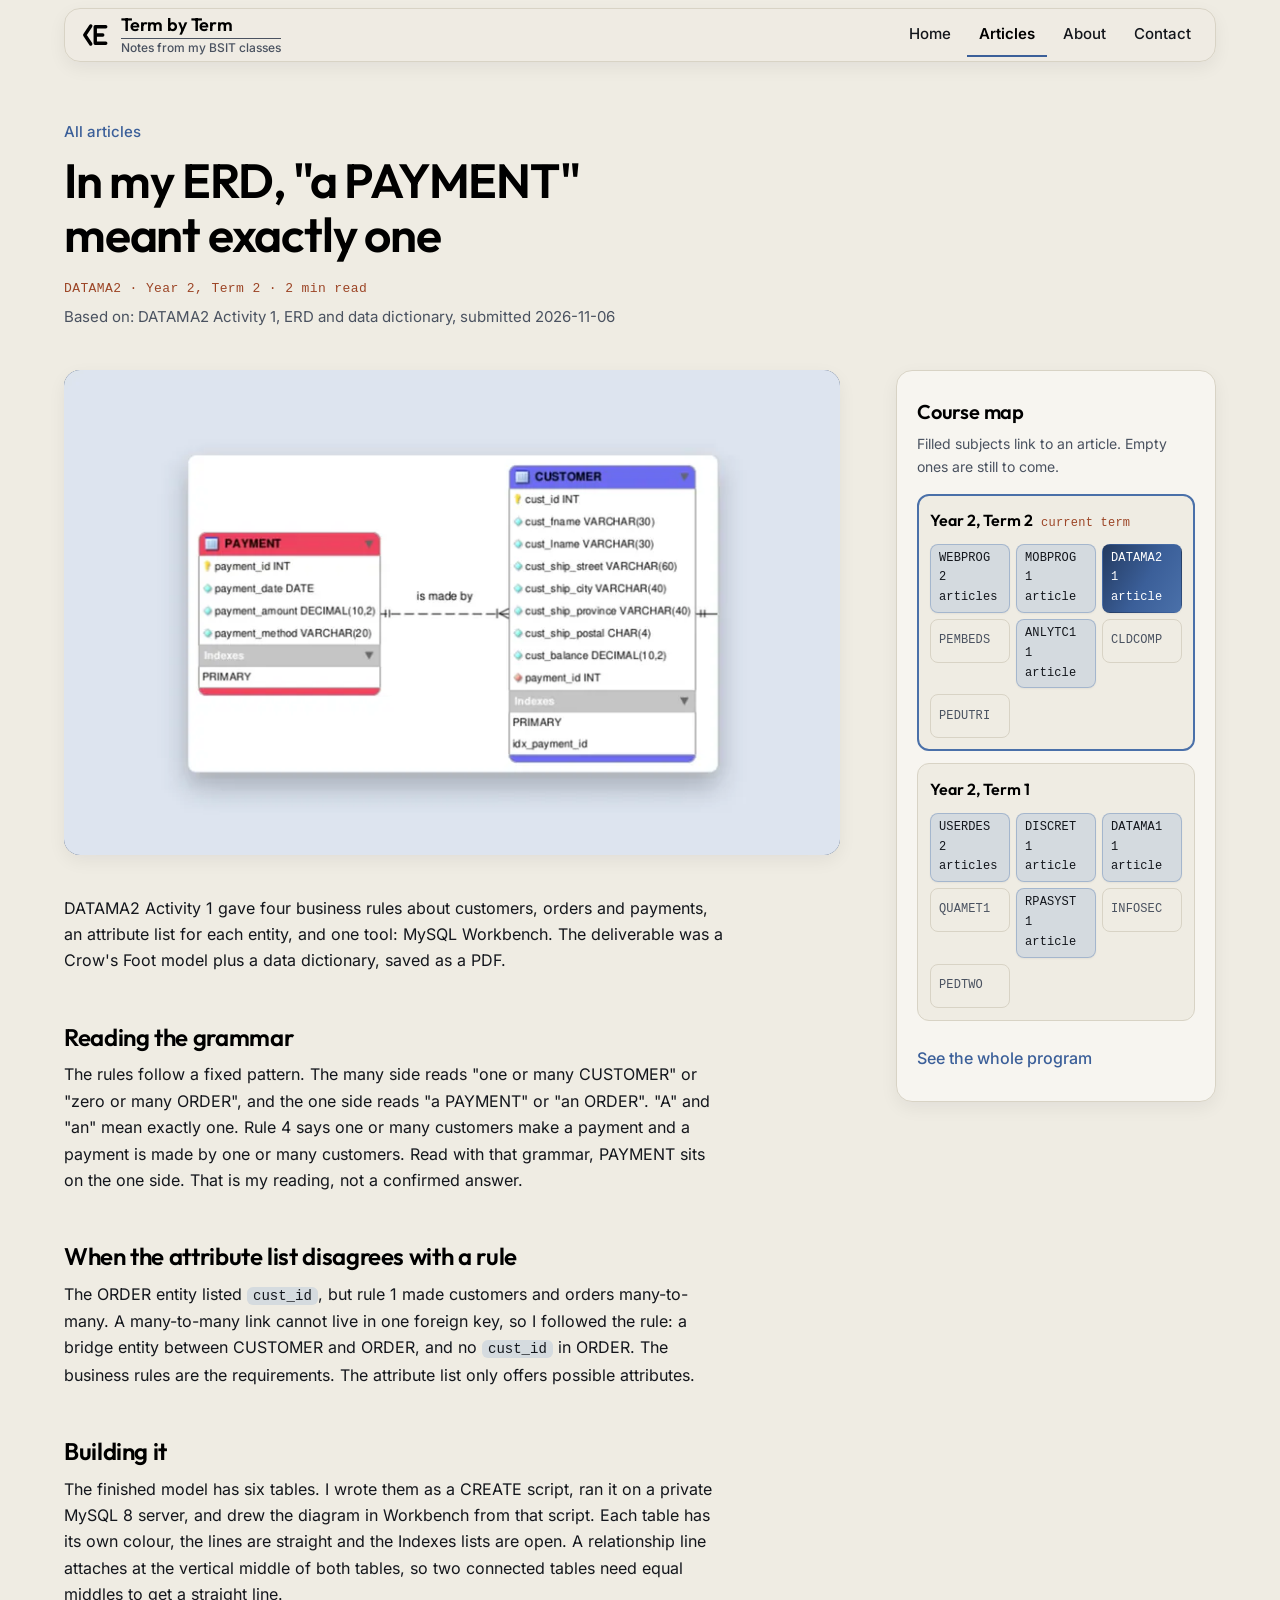
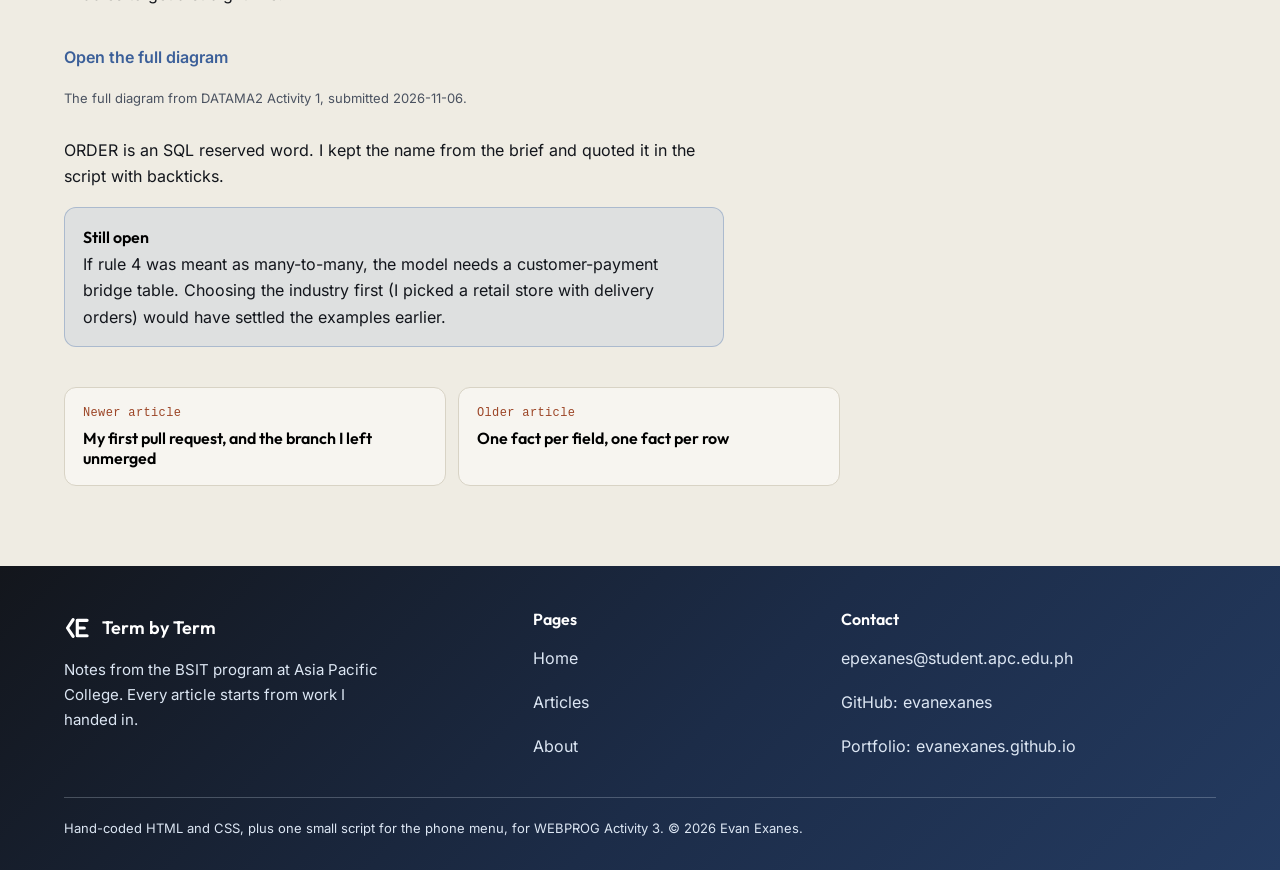
==== commit 2c3f2256: "One light theme at every width Remove the dark palette and declare color-scheme: light, so a device " ====
--- a/a-payment-means-exactly-one.html
+++ b/a-payment-means-exactly-one.html
@@ -3,6 +3,7 @@
 <head>
 <meta charset="utf-8">
 <meta name="viewport" content="width=device-width, initial-scale=1">
+<meta name="color-scheme" content="light">
 <title>In my ERD, &quot;a PAYMENT&quot; meant exactly one | Term by Term</title>
 <meta name="description" content="Reading four business rules the way the instructor writes them gave me a bridge table, six tables and one open question.">
 <link rel="icon" href="images/logo-mark.svg" type="image/svg+xml">
--- a/style.css
+++ b/style.css
@@ -9,8 +9,8 @@
 
    Design system: Evan's live portfolio (evanexanes.github.io), read from its
    real styles.css. Tokens, type, hairline rules, radii and the denim gradient
-   come from there. The light and dark palettes below are its WCAG-AA verified
-   set; dark follows the visitor's system setting, so no JavaScript is needed.
+   come from there. The light palette below is its WCAG-AA verified set. This
+   blog is light only, at every width and whatever the device setting says.
    ========================================================================== */
 
 @font-face {
@@ -23,7 +23,7 @@
 }
 
 :root {
-  color-scheme: light dark;
+  color-scheme: light;
 
   /* Surfaces */
   --bone:        #EFECE3;   /* page canvas */
@@ -65,27 +65,6 @@
   --radius-sm: 8px;
   --radius-lg: 16px;
   --t-fast: 130ms ease;
-}
-
-@media (prefers-color-scheme: dark) {
-  :root {
-    --bone:        #12151B;
-    --card:        #1A1F28;
-    --rule:        #2A303B;
-    --rule-strong: #3D4555;
-    --border-ui:   #7A8496;
-    --black:       #FFFFFF;
-    --ink:         #EFECE3;
-    --slate:       #A9B2C0;
-    --denim:       #8FABD4;
-    --denim-dark:  #B4C8E6;
-    --clay:        #E0906B;
-    --header-bg:   rgba(18, 21, 27, 0.92);
-    --code-bg:     #0B0D11;
-    --shadow-xs:    0 1px 2px rgba(0, 0, 0, 0.35);
-    --shadow-float: 0 6px 18px rgba(0, 0, 0, 0.30);
-    --shadow-lift:  0 10px 24px rgba(0, 0, 0, 0.35);
-  }
 }
 
 /* ------------------------------------------------------------------ base */
@@ -142,7 +121,9 @@
 }
 
 /* ---------------------------------------------------------------- header */
-.site-header { padding: 12px var(--gutter) 0; }
+/* Sticky at every width. The bar sits on a solid strip of the page colour so text never shows between
+   the bar and the screen edge, and it has no backdrop blur, which re-paints on every scroll frame. */
+.site-header { position: sticky; top: 0; z-index: 100; padding: 8px var(--gutter); background-color: var(--bone); }
 .header-inner {
   display: flex; flex-wrap: wrap; align-items: center; justify-content: space-between;
   gap: 0 16px;
@@ -150,7 +131,6 @@
   margin-inline: auto;
   padding: 4px 12px 4px 16px;
   background-color: var(--header-bg);
-  backdrop-filter: blur(10px);
   border: 1px solid var(--rule);
   border-radius: var(--radius-lg);
   box-shadow: var(--shadow-float);
@@ -402,10 +382,12 @@
   border-radius: var(--radius-lg);
   box-shadow: var(--shadow-xs);
   min-width: 0;
-  transition: box-shadow var(--t-fast), border-color var(--t-fast);
+  transition: border-color var(--t-fast);
 }
 .card-body { display: grid; align-content: start; gap: 8px; padding: 20px; }
-.card:hover { box-shadow: var(--shadow-lift); border-color: var(--rule-strong); }
+/* Hover changes one border colour. A lift, an image zoom or an animated shadow repaints every card the
+   pointer passes while the page scrolls, and that is what made the Articles page stutter. */
+.card:hover { border-color: var(--denim-brand); }
 .card:focus-within { outline: 3px solid var(--denim-brand); outline-offset: 2px; }
 .card-meta {
   font-family: var(--font-mono); font-size: 0.75rem; letter-spacing: 0.04em; color: var(--clay);
@@ -621,28 +603,6 @@
 /* From the course map: the card a subject tile pointed at gets a ring (works with the keyboard). */
 .card:target { outline: 3px solid var(--denim-brand); outline-offset: 4px; }
 
-/* Motion, one purpose each. Cards lift so the whole card reads as one link; figures ease in so the
-   eye lands on them; the bar shows how far through an article you are. All of it stops when the
-   visitor asks for reduced motion, and the scroll-driven parts only run where the browser supports them. */
-@media (prefers-reduced-motion: no-preference) {
-  .card { transition: transform 200ms ease, box-shadow 200ms ease, border-color 200ms ease; }
-  .card:hover, .card:focus-within { transform: translateY(-3px); }
-  .card-cover img { transition: transform 300ms ease; }
-  .card:hover .card-cover img, .card:focus-within .card-cover img { transform: scale(1.04); }
-}
-@supports (animation-timeline: view()) {
-  @media (prefers-reduced-motion: no-preference) {
-    .figure { animation: figure-in linear both; animation-timeline: view(); animation-range: entry 0% entry 45%; }
-    @keyframes figure-in { from { opacity: 0; transform: translateY(16px); } to { opacity: 1; transform: none; } }
-    .article-layout::before {
-      content: ""; position: fixed; inset: 0 0 auto 0; z-index: 200; height: 3px;
-      background: var(--denim-brand); transform-origin: left center;
-      animation: read-progress linear both; animation-timeline: scroll(root);
-    }
-    @keyframes read-progress { from { transform: scaleX(0); } to { transform: scaleX(1); } }
-  }
-}
-
 /* ---------------------------------------------------------------- footer */
 .site-footer {
   background-color: #13161C; background-image: var(--grad-footer);
@@ -697,7 +657,6 @@
    60em and up: laptops and desktops
    =================================================================== */
 @media (min-width: 60em) {
-  .site-header { position: sticky; top: 0; z-index: 100; }
 
   /* Home hero: a 12-column grid, headline on 7 columns, course map on 5. */
   .hero {
